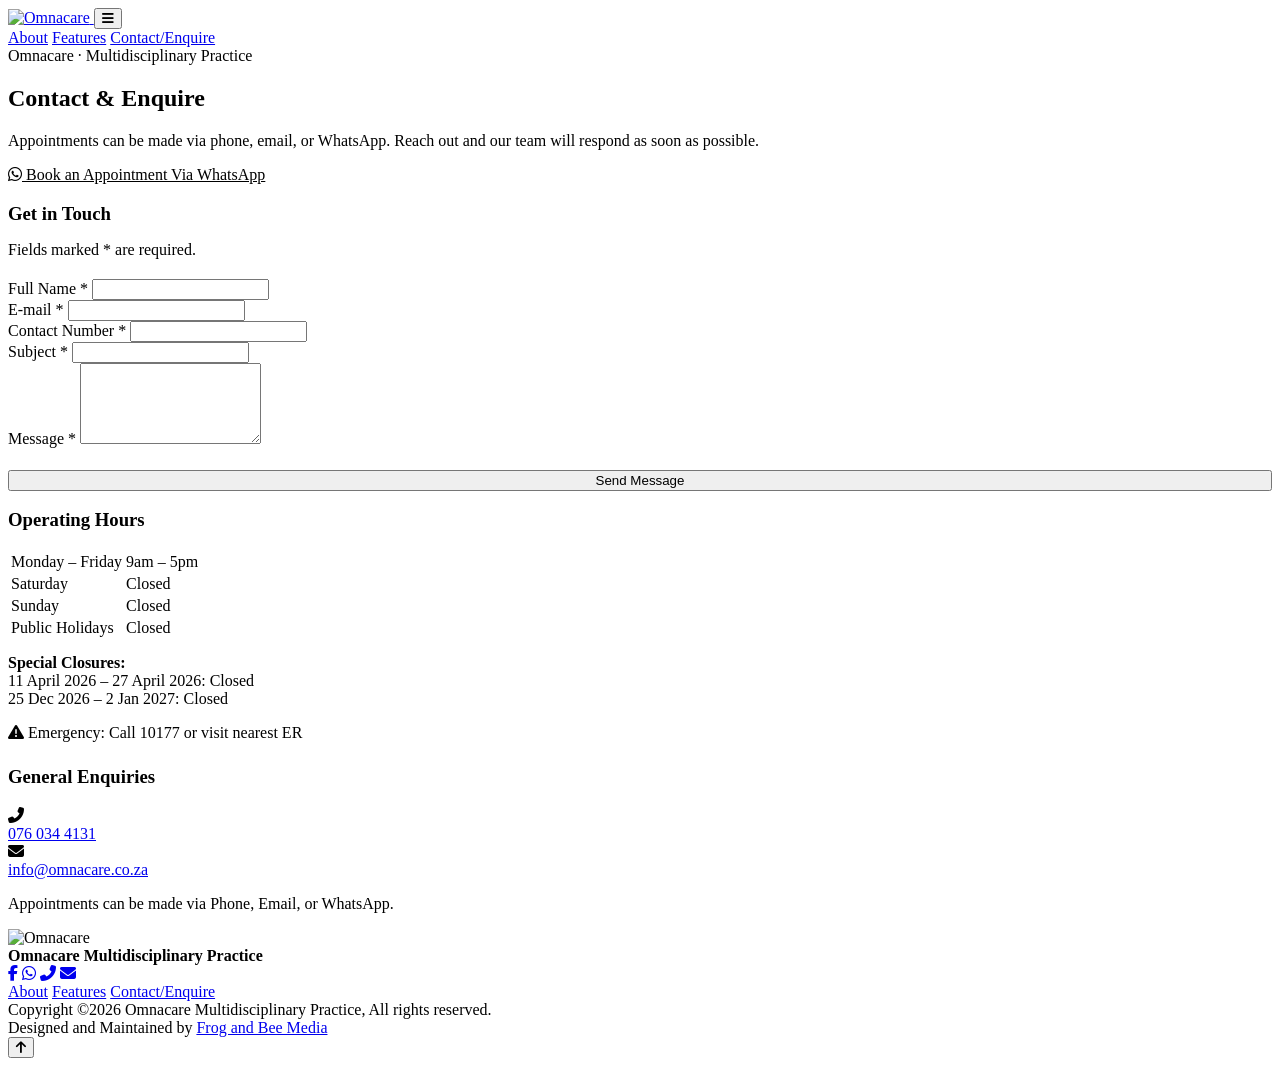
==== contact.html @ 57ad6e7b "Add files via upload" ====
<!DOCTYPE html>
<html lang="en">
<head>
  <meta charset="UTF-8">
  <meta name="viewport" content="width=device-width, initial-scale=1.0">
  <title>Contact / Enquire | Omnacare Multidisciplinary Practice</title>
  <meta name="description" content="Get in touch with Omnacare to book an assessment or ask a question. Appointments can be made by phone, email, or WhatsApp.">
  <link rel="icon" href="data/files/omnacarelogotransparent.png">

  <link rel="preconnect" href="https://fonts.googleapis.com">
  <link rel="preconnect" href="https://fonts.gstatic.com" crossorigin>
  <link href="https://fonts.googleapis.com/css2?family=Montserrat:wght@400;600;700&family=Lato:wght@300;400;700&display=swap" rel="stylesheet">
  <link rel="stylesheet" href="https://cdnjs.cloudflare.com/ajax/libs/font-awesome/6.5.2/css/all.min.css">
  <link rel="stylesheet" href="css/styles.css">
</head>
<body>

  <header class="site-header">
    <div class="container nav">
      <a href="index.html" class="nav__logo">
        <img src="data/files/omnacarelogotransparent.png" alt="Omnacare">
      </a>
      <button class="nav__toggle" aria-label="Toggle menu" aria-expanded="false">
        <i class="fas fa-bars"></i>
      </button>
      <nav class="nav__links">
        <a href="index.html">About</a>
        <a href="features.html">Features</a>
        <a href="contact.html" aria-current="page">Contact/Enquire</a>
      </nav>
    </div>
  </header>

  <section class="hero hero--compact">
    <div class="hero__rings" aria-hidden="true"></div>
    <div class="container hero__inner">
      <div class="hero__eyebrow">Omnacare &middot; Multidisciplinary Practice</div>
      <h1>Contact &amp; Enquire</h1>
      <p>Appointments can be made via phone, email, or WhatsApp. Reach out and our team will respond as soon as possible.</p>
      <div class="btn-group">
        <a href="https://wa.me/27760344131?text=Hi,%20I'd%20like%20to%20book%20an%20appointment" class="btn btn-primary" style="background:#fff;color:var(--color-primary-dark)">
          <i class="fab fa-whatsapp"></i> Book an Appointment Via WhatsApp
        </a>
      </div>
    </div>
  </section>

  <section class="section">
    <div class="container grid grid--2">

      <div data-reveal>
        <!--
          NOTE FOR DEV: This is a static site with no backend.
          Point this form's `action` at a form-handling service
          (e.g. Formspree, Netlify Forms, Getform) or your own
          server endpoint so submissions actually get delivered.
          Client-side validation is handled in js/main.js.
        -->
        <form id="contact-form" action="" method="POST">
          <h3 style="margin-bottom:4px">Get in Touch</h3>
          <p class="form-note" style="margin-bottom:20px">Fields marked * are required.</p>
          <div id="form-status" class="form-status" role="alert"></div>

          <div class="form-grid">
            <div class="field">
              <label for="full-name">Full Name *</label>
              <input type="text" id="full-name" name="full_name" required>
            </div>
            <div class="field">
              <label for="email">E-mail *</label>
              <input type="email" id="email" name="email" required>
            </div>
            <div class="field">
              <label for="phone">Contact Number *</label>
              <input type="tel" id="phone" name="phone" required>
            </div>
            <div class="field">
              <label for="subject">Subject *</label>
              <input type="text" id="subject" name="subject" required>
            </div>
            <div class="field full">
              <label for="message">Message *</label>
              <textarea id="message" name="message" rows="5" required></textarea>
            </div>
          </div>

          <div style="margin-top:22px">
            <button type="submit" class="btn btn-primary" style="width:100%; justify-content:center">Send Message</button>
          </div>
        </form>
      </div>

      <div data-reveal>
        <div class="card" style="margin-bottom:24px">
          <h3>Operating Hours</h3>
          <table class="hours-table">
            <tr><td>Monday &ndash; Friday</td><td>9am &ndash; 5pm</td></tr>
            <tr><td>Saturday</td><td>Closed</td></tr>
            <tr><td>Sunday</td><td>Closed</td></tr>
            <tr><td>Public Holidays</td><td>Closed</td></tr>
          </table>
          <p class="form-note" style="margin-top:14px"><strong>Special Closures:</strong><br>
            11 April 2026 &ndash; 27 April 2026: Closed<br>
            25 Dec 2026 &ndash; 2 Jan 2027: Closed
          </p>
          <div class="emergency-note">
            <i class="fas fa-triangle-exclamation"></i> Emergency: Call 10177 or visit nearest ER
          </div>
        </div>

        <div class="card">
          <h3>General Enquiries</h3>
          <div class="contact-block">
            <span class="icon"><i class="fas fa-phone-alt"></i></span>
            <div><a href="tel:0760344131">076 034 4131</a></div>
          </div>
          <div class="contact-block">
            <span class="icon"><i class="fas fa-envelope"></i></span>
            <div><a href="mailto:info@omnacare.co.za">info@omnacare.co.za</a></div>
          </div>
          <p class="form-note">Appointments can be made via Phone, Email, or WhatsApp.</p>
        </div>
      </div>

    </div>
  </section>

  <footer class="site-footer">
    <div class="container">
      <img class="footer-logo" src="data/files/omnacarelogotransparent.png" alt="Omnacare">
      <div><strong>Omnacare Multidisciplinary Practice</strong></div>
      <div class="footer-social">
        <a href="https://www.facebook.com/profile.php?id=61579705359234" target="_blank" rel="noopener" aria-label="Facebook"><i class="fab fa-facebook-f"></i></a>
        <a href="https://wa.me/27760344131" target="_blank" rel="noopener" aria-label="WhatsApp"><i class="fab fa-whatsapp"></i></a>
        <a href="tel:0760344131" aria-label="Phone"><i class="fas fa-phone-alt"></i></a>
        <a href="mailto:info@omnacare.co.za" aria-label="Email"><i class="fas fa-envelope"></i></a>
      </div>
      <nav class="footer-nav">
        <a href="index.html">About</a>
        <a href="features.html">Features</a>
        <a href="contact.html">Contact/Enquire</a>
      </nav>
      <div class="footer-bottom">
        Copyright &copy;2026 Omnacare Multidisciplinary Practice, All rights reserved.<br>
        Designed and Maintained by <a href="https://frogandbeemedia.co.za/" target="_blank" rel="noopener">Frog and Bee Media</a>
      </div>
    </div>
  </footer>

  <button class="scroll-top" aria-label="Scroll to top"><i class="fas fa-arrow-up"></i></button>

  <script src="js/main.js"></script>
</body>
</html>
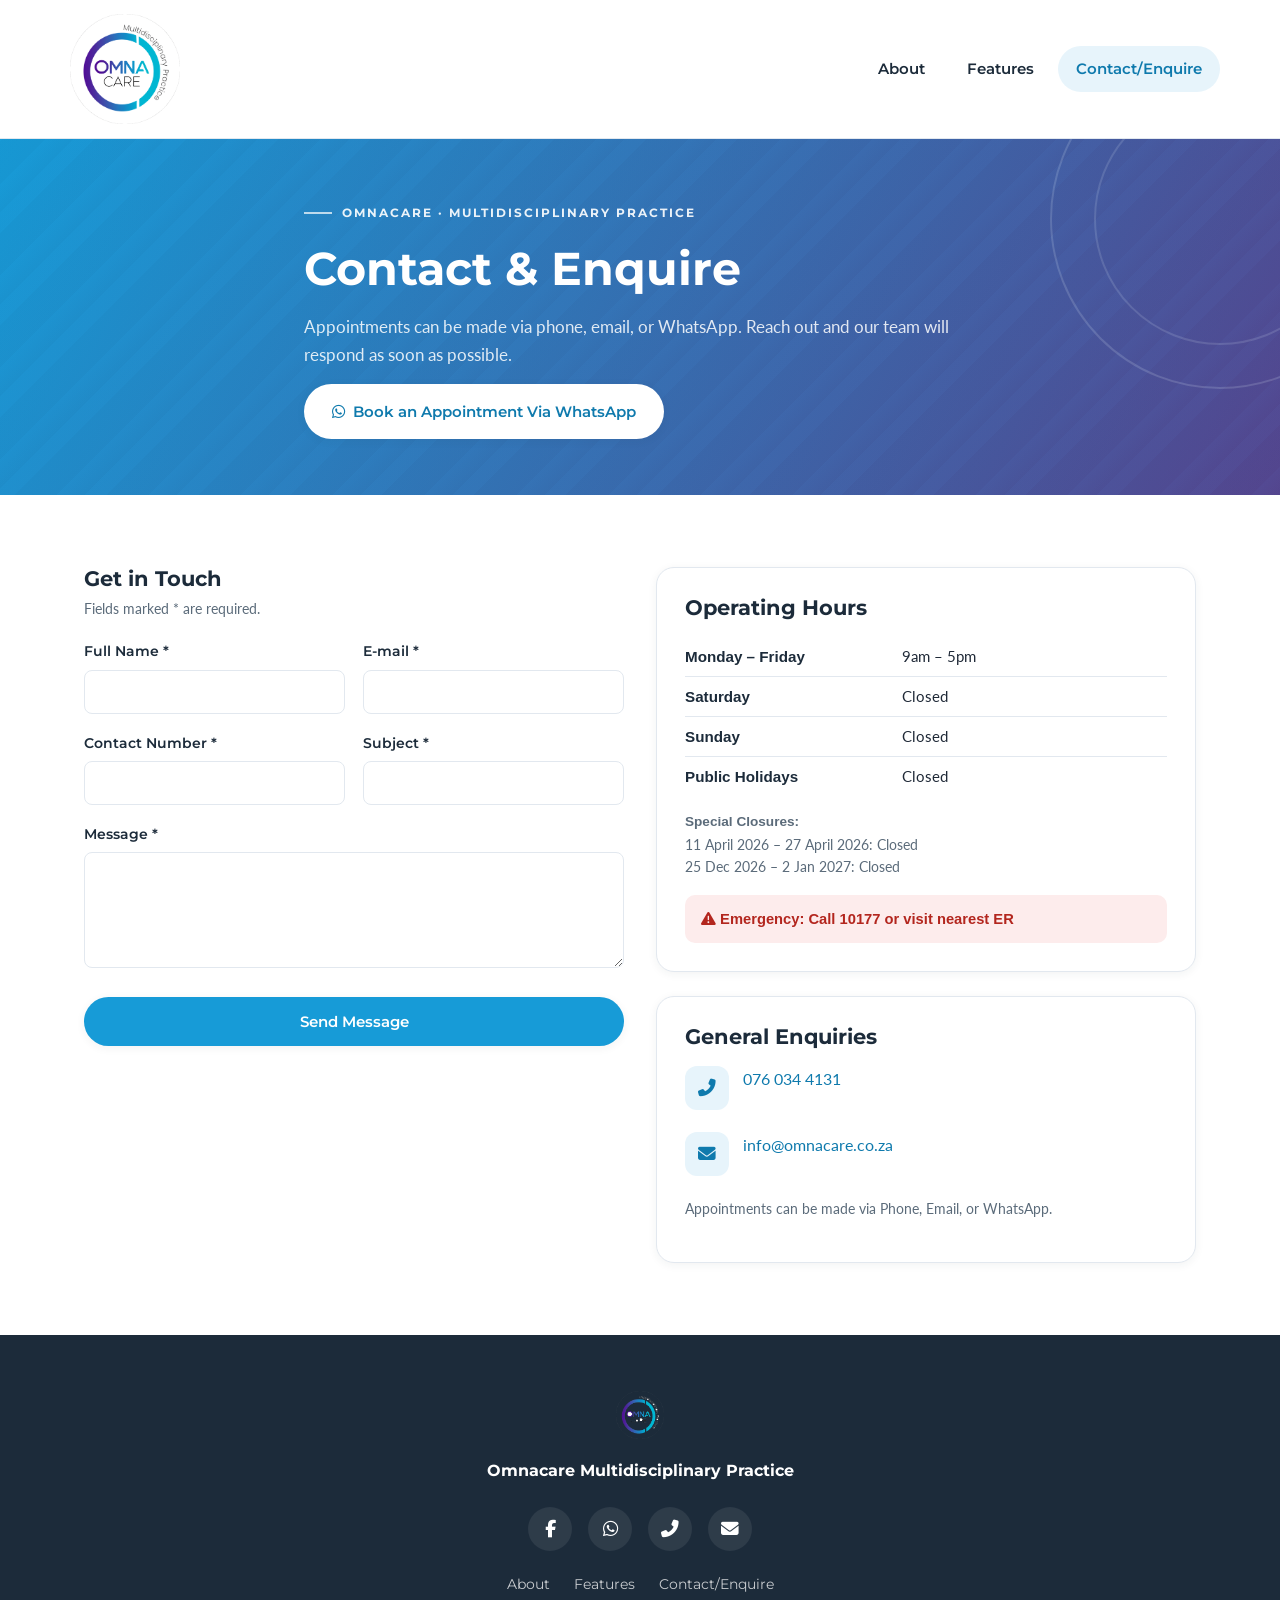
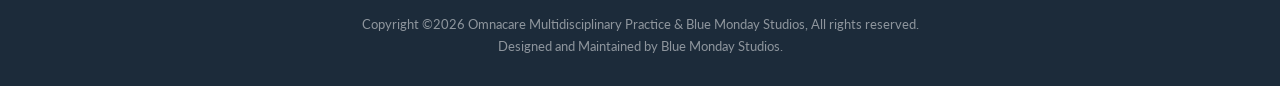
==== commit 2372e6cc: "Update footer copyright and design credits" ====
--- a/contact.html
+++ b/contact.html
@@ -141,8 +141,8 @@
         <a href="contact.html">Contact/Enquire</a>
       </nav>
       <div class="footer-bottom">
-        Copyright &copy;2026 Omnacare Multidisciplinary Practice, All rights reserved.<br>
-        Designed and Maintained by <a href="https://frogandbeemedia.co.za/" target="_blank" rel="noopener">Frog and Bee Media</a>
+        Copyright &copy;2026 Omnacare Multidisciplinary Practice & Blue Monday Studios, All rights reserved.<br>
+        Designed and Maintained by Blue Monday Studios. 
       </div>
     </div>
   </footer>
--- a/css/styles.css
+++ b/css/styles.css
@@ -0,0 +1,573 @@
+/* ==========================================================================
+   Omnacare Multidisciplinary Practice — Stylesheet
+   ========================================================================== */
+
+:root {
+  /* Color tokens */
+  --color-primary: #179bd7;
+  --color-primary-dark: #0f7aad;
+  --color-primary-light: #e7f4fb;
+  --color-secondary: #5b3f8a;
+  --color-secondary-dark: #452f6b;
+  --color-navy: #1c2b3a;
+  --color-navy-soft: #293a4a;
+  --color-ink: #1f2937;
+  --color-muted: #5b6b7a;
+  --color-bg: #ffffff;
+  --color-bg-alt: #f4f7fa;
+  --color-border: #e2e8ef;
+  --color-white: #ffffff;
+
+  --gradient-brand: linear-gradient(120deg, var(--color-primary) 0%, var(--color-secondary) 100%);
+  --gradient-stripe: repeating-linear-gradient(
+    -45deg,
+    var(--color-primary-dark),
+    var(--color-primary) 20px,
+    var(--color-primary-dark) 20px,
+    var(--color-primary-dark) 50px,
+    var(--color-primary) 50px,
+    var(--color-primary) 65px
+  );
+
+  /* Type */
+  --font-heading: "Montserrat", "Helvetica Neue", sans-serif;
+  --font-body: "Lato", "Helvetica Neue", sans-serif;
+
+  /* Layout */
+  --max-width: 1160px;
+  --radius: 10px;
+  --radius-lg: 18px;
+  --shadow-sm: 0 2px 10px rgba(28, 43, 58, 0.06);
+  --shadow-md: 0 12px 32px rgba(28, 43, 58, 0.12);
+  --transition: 0.25s ease;
+}
+
+/* ---------- Reset ---------- */
+*, *::before, *::after { box-sizing: border-box; }
+html { scroll-behavior: smooth; }
+body {
+  margin: 0;
+  font-family: var(--font-body);
+  color: var(--color-ink);
+  background: var(--color-bg);
+  line-height: 1.65;
+  -webkit-font-smoothing: antialiased;
+}
+img { max-width: 100%; display: block; }
+a { color: var(--color-primary-dark); text-decoration: none; }
+a:hover { color: var(--color-secondary); }
+ul { margin: 0; padding: 0; list-style: none; }
+h1, h2, h3, h4 {
+  font-family: var(--font-heading);
+  color: var(--color-navy);
+  line-height: 1.2;
+  margin: 0 0 16px;
+  font-weight: 700;
+}
+h1 { font-size: clamp(2rem, 4vw, 2.9rem); }
+h2 { font-size: clamp(1.55rem, 3vw, 2.1rem); }
+h3 { font-size: 1.3rem; }
+h4 { font-size: 1.1rem; }
+p { margin: 0 0 14px; color: var(--color-muted); }
+
+:focus-visible {
+  outline: 3px solid var(--color-primary);
+  outline-offset: 2px;
+}
+
+@media (prefers-reduced-motion: reduce) {
+  html { scroll-behavior: auto; }
+  * { animation: none !important; transition: none !important; }
+}
+
+/* ---------- Layout helpers ---------- */
+.container {
+  max-width: var(--max-width);
+  margin: 0 auto;
+  padding: 0 24px;
+}
+.section { padding: 72px 0; }
+.section--tight { padding: 40px 0; }
+.section--alt { background: var(--color-bg-alt); }
+.section--navy { background: var(--color-navy); color: rgba(255,255,255,0.88); }
+.section--navy h2, .section--navy h3, .section--navy h4 { color: #fff; }
+.section--navy p { color: rgba(255,255,255,0.72); }
+
+.eyebrow {
+  display: inline-block;
+  font-family: var(--font-heading);
+  font-size: 0.78rem;
+  font-weight: 700;
+  letter-spacing: 0.14em;
+  text-transform: uppercase;
+  color: var(--color-primary-dark);
+  margin-bottom: 12px;
+}
+
+.divider {
+  width: 70px;
+  height: 4px;
+  border-radius: 4px;
+  background: var(--gradient-brand);
+  margin: 6px 0 22px;
+}
+.divider--center { margin-left: auto; margin-right: auto; }
+
+.grid {
+  display: grid;
+  gap: 32px;
+}
+.grid--2 { grid-template-columns: repeat(2, 1fr); }
+.grid--3 { grid-template-columns: repeat(3, 1fr); }
+.grid--center { align-items: center; }
+
+@media (max-width: 860px) {
+  .grid--2, .grid--3 { grid-template-columns: 1fr; }
+  .section { padding: 52px 0; }
+}
+
+.text-center { text-align: center; }
+.max-prose { max-width: 640px; }
+.mx-auto { margin-left: auto; margin-right: auto; }
+
+/* ---------- Buttons ---------- */
+.btn {
+  display: inline-flex;
+  align-items: center;
+  gap: 8px;
+  font-family: var(--font-heading);
+  font-weight: 600;
+  font-size: 0.95rem;
+  padding: 13px 26px;
+  border-radius: 50px;
+  border: 2px solid transparent;
+  cursor: pointer;
+  transition: transform var(--transition), box-shadow var(--transition), background var(--transition), color var(--transition);
+}
+.btn:hover { transform: translateY(-2px); }
+.btn-primary { background: var(--color-primary); color: #fff; box-shadow: var(--shadow-sm); }
+.btn-primary:hover { background: var(--color-primary-dark); color: #fff; box-shadow: var(--shadow-md); }
+.btn-secondary { background: var(--color-secondary); color: #fff; box-shadow: var(--shadow-sm); }
+.btn-secondary:hover { background: var(--color-secondary-dark); color: #fff; box-shadow: var(--shadow-md); }
+.btn-outline { background: transparent; color: #fff; border-color: rgba(255,255,255,0.55); }
+.btn-outline:hover { background: rgba(255,255,255,0.12); color: #fff; }
+.btn-group { display: flex; flex-wrap: wrap; gap: 14px; }
+
+/* ---------- Header / Nav ---------- */
+.site-header {
+  position: sticky;
+  top: 0;
+  z-index: 500;
+  background: rgba(255, 255, 255, 0.94);
+  backdrop-filter: blur(8px);
+  border-bottom: 1px solid var(--color-border);
+  transition: transform 0.3s ease;
+}
+.site-header.is-hidden {
+  transform: translateY(-100%);
+}
+.nav {
+  display: flex;
+  align-items: center;
+  justify-content: space-between;
+  padding: 14px 0;
+}
+.nav__logo { margin-left: 10px; display: flex; align-items: center; }
+.nav__logo img { height: 110px; width: auto; }
+.nav__links {
+  display: flex;
+  align-items: center;
+  gap: 6px;
+}
+.nav__links a {
+  font-family: var(--font-heading);
+  font-weight: 600;
+  font-size: 0.95rem;
+  color: var(--color-navy);
+  padding: 10px 18px;
+  border-radius: 50px;
+  transition: background var(--transition), color var(--transition);
+}
+.nav__links a:hover,
+.nav__links a[aria-current="page"] {
+  background: var(--color-primary-light);
+  color: var(--color-primary-dark);
+}
+.nav__toggle {
+  display: none;
+  background: none;
+  border: none;
+  font-size: 1.6rem;
+  color: var(--color-navy);
+  cursor: pointer;
+}
+
+@media (max-width: 760px) {
+  .nav__toggle { display: block; }
+  .nav__links {
+    position: absolute;
+    top: 100%;
+    left: 0;
+    right: 0;
+    flex-direction: column;
+    align-items: stretch;
+    background: #fff;
+    border-bottom: 1px solid var(--color-border);
+    padding: 10px 20px 18px;
+    gap: 4px;
+    display: none;
+  }
+  .nav__links.is-open { display: flex; }
+  .nav__links a { padding: 12px 14px; }
+}
+
+/* ---------- Hero ---------- */
+.hero {
+  position: relative;
+  padding: 90px 0 70px;
+  background: var(--gradient-brand);
+  color: #fff;
+  overflow: hidden;
+}
+.hero::after {
+  content: "";
+  position: absolute;
+  inset: 0;
+  background: var(--gradient-stripe);
+  opacity: 0.1;
+  pointer-events: none;
+  z-index: 0;
+}
+.hero__rings {
+  position: absolute;
+  top: -90px;
+  right: -110px;
+  width: 340px;
+  height: 340px;
+  border-radius: 50%;
+  border: 2px solid rgba(255, 255, 255, 0.16);
+  pointer-events: none;
+  z-index: 0;
+}
+.hero__rings::after {
+  content: "";
+  position: absolute;
+  inset: 42px;
+  border-radius: 50%;
+  border: 2px solid rgba(255, 255, 255, 0.14);
+}
+@media (max-width: 700px) { .hero__rings { display: none; } }
+
+.hero__inner { position: relative; z-index: 2; max-width: 720px; }
+.hero h1 { color: #fff; }
+.hero p { color: rgba(255,255,255,0.85); font-size: 1.08rem; }
+
+.hero__eyebrow {
+  display: inline-flex;
+  align-items: center;
+  gap: 10px;
+  font-family: var(--font-heading);
+  font-weight: 700;
+  font-size: 0.78rem;
+  letter-spacing: 0.16em;
+  text-transform: uppercase;
+  color: rgba(255, 255, 255, 0.9);
+  margin-bottom: 18px;
+}
+.hero__eyebrow::before {
+  content: "";
+  width: 28px;
+  height: 2px;
+  background: #fff;
+  opacity: 0.7;
+}
+
+.discipline-chips {
+  display: flex;
+  flex-wrap: wrap;
+  gap: 10px;
+  margin: 24px 0 32px;
+}
+.discipline-chips span {
+  display: inline-flex;
+  align-items: center;
+  gap: 7px;
+  padding: 9px 17px;
+  border-radius: 50px;
+  background: rgba(255, 255, 255, 0.14);
+  border: 1px solid rgba(255, 255, 255, 0.28);
+  backdrop-filter: blur(4px);
+  font-family: var(--font-heading);
+  font-weight: 600;
+  font-size: 0.82rem;
+  color: #fff;
+}
+.discipline-chips i { font-size: 0.85rem; opacity: 0.9; }
+
+.hero--compact { padding: 56px 0; }
+
+.text-brand-gradient {
+  background: linear-gradient(90deg, #c9a3ef 0%, #8fd8ea 100%);
+  -webkit-background-clip: text;
+  background-clip: text;
+  color: transparent;
+  -webkit-text-fill-color: transparent;
+}
+
+/* ---------- Cards ---------- */
+.card {
+  background: #fff;
+  border-radius: var(--radius-lg);
+  padding: 28px;
+  box-shadow: var(--shadow-sm);
+  border: 1px solid var(--color-border);
+  transition: transform var(--transition), box-shadow var(--transition);
+}
+.card:hover { transform: translateY(-4px); box-shadow: var(--shadow-md); }
+.card__icon {
+  width: 56px;
+  height: 56px;
+  border-radius: 14px;
+  display: flex;
+  align-items: center;
+  justify-content: center;
+  background: var(--color-primary-light);
+  color: var(--color-primary-dark);
+  font-size: 1.4rem;
+  margin-bottom: 16px;
+}
+.card__media {
+  border-radius: var(--radius);
+  overflow: hidden;
+  margin-bottom: 16px;
+  aspect-ratio: 4 / 3;
+  background: var(--color-bg-alt);
+}
+.card__media img { width: 100%; height: 100%; object-fit: cover; }
+
+.card ul { margin: 0; }
+.card ul li {
+  padding-left: 22px;
+  position: relative;
+  margin-bottom: 8px;
+  color: var(--color-muted);
+}
+.card ul li::before {
+  content: "";
+  position: absolute;
+  left: 0;
+  top: 9px;
+  width: 8px;
+  height: 8px;
+  border-radius: 50%;
+  background: var(--color-primary);
+}
+
+/* ---------- Check list ---------- */
+.check-list li {
+  position: relative;
+  padding: 8px 0 8px 32px;
+  border-bottom: 1px dashed var(--color-border);
+}
+.check-list li:last-child { border-bottom: none; }
+.check-list li::before {
+  content: "\2713";
+  position: absolute;
+  left: 0;
+  top: 8px;
+  width: 22px;
+  height: 22px;
+  border-radius: 50%;
+  background: var(--color-primary-light);
+  color: var(--color-primary-dark);
+  font-size: 0.75rem;
+  font-weight: 700;
+  display: flex;
+  align-items: center;
+  justify-content: center;
+}
+
+/* ---------- Numbered process steps ---------- */
+.steps {
+  display: grid;
+  grid-template-columns: repeat(4, 1fr);
+  gap: 24px;
+  counter-reset: step;
+}
+@media (max-width: 860px) { .steps { grid-template-columns: 1fr 1fr; } }
+@media (max-width: 500px) { .steps { grid-template-columns: 1fr; } }
+.step {
+  position: relative;
+  padding: 22px 18px 18px;
+  background: #fff;
+  border: 1px solid var(--color-border);
+  border-radius: var(--radius);
+}
+.step::before {
+  counter-increment: step;
+  content: counter(step);
+  font-family: var(--font-heading);
+  font-weight: 700;
+  color: #fff;
+  background: var(--gradient-brand);
+  width: 34px;
+  height: 34px;
+  border-radius: 50%;
+  display: flex;
+  align-items: center;
+  justify-content: center;
+  margin-bottom: 12px;
+}
+
+/* ---------- Team ---------- */
+.team-card {
+  background: #fff;
+  border-radius: var(--radius-lg);
+  padding: 30px;
+  border-left: 4px solid var(--color-primary);
+  box-shadow: var(--shadow-sm);
+  height: 100%;
+}
+.team-card:nth-child(2) { border-left-color: var(--color-secondary); }
+.team-card h3 { margin-bottom: 4px; }
+.team-card .role {
+  font-family: var(--font-heading);
+  font-weight: 600;
+  font-size: 0.9rem;
+  color: var(--color-secondary);
+  margin-bottom: 12px;
+  display: block;
+}
+
+/* ---------- Stripe divider ---------- */
+.stripe-divider {
+  height: 6px;
+  background: var(--gradient-stripe);
+}
+
+/* ---------- Contact ---------- */
+.contact-block { display: flex; align-items: flex-start; gap: 14px; margin-bottom: 22px; }
+.contact-block .icon {
+  width: 44px; height: 44px; flex: 0 0 44px;
+  border-radius: 12px;
+  background: var(--color-primary-light);
+  color: var(--color-primary-dark);
+  display: flex; align-items: center; justify-content: center;
+  font-size: 1.1rem;
+}
+.hours-table { width: 100%; border-collapse: collapse; }
+.hours-table td { padding: 7px 0; border-bottom: 1px solid var(--color-border); font-size: 0.95rem; }
+.hours-table td:first-child { font-weight: 600; color: var(--color-navy); width: 45%; }
+.hours-table tr:last-child td { border-bottom: none; }
+.emergency-note {
+  margin-top: 16px;
+  padding: 12px 16px;
+  border-radius: var(--radius);
+  background: #fdecec;
+  color: #b3261e;
+  font-weight: 600;
+  font-size: 0.92rem;
+}
+
+/* ---------- Form ---------- */
+.form-grid { display: grid; grid-template-columns: 1fr 1fr; gap: 18px; }
+.form-grid .full { grid-column: 1 / -1; }
+@media (max-width: 640px) { .form-grid { grid-template-columns: 1fr; } }
+.field label {
+  display: block;
+  font-family: var(--font-heading);
+  font-weight: 600;
+  font-size: 0.88rem;
+  color: var(--color-navy);
+  margin-bottom: 6px;
+}
+.field input,
+.field textarea {
+  width: 100%;
+  padding: 12px 14px;
+  border: 1px solid var(--color-border);
+  border-radius: 8px;
+  font-family: var(--font-body);
+  font-size: 0.98rem;
+  background: #fff;
+  transition: border-color var(--transition), box-shadow var(--transition);
+}
+.field input:focus,
+.field textarea:focus {
+  border-color: var(--color-primary);
+  box-shadow: 0 0 0 3px var(--color-primary-light);
+  outline: none;
+}
+.form-note { font-size: 0.85rem; color: var(--color-muted); margin-top: 6px; }
+.form-status {
+  display: none;
+  padding: 12px 16px;
+  border-radius: 8px;
+  margin-bottom: 18px;
+  font-size: 0.92rem;
+  font-weight: 600;
+}
+.form-status.is-visible { display: block; }
+.form-status--error { background: #fdecec; color: #b3261e; }
+.form-status--success { background: #e6f6ec; color: #1e7b45; }
+
+/* ---------- Footer ---------- */
+.site-footer {
+  background: var(--color-navy);
+  color: rgba(255,255,255,0.75);
+  padding: 56px 0 28px;
+  text-align: center;
+}
+.site-footer .footer-logo { height: 48px; margin: 0 auto 18px; }
+.site-footer strong { color: #fff; font-family: var(--font-heading); }
+.footer-social {
+  display: flex;
+  justify-content: center;
+  gap: 16px;
+  margin: 22px 0;
+}
+.footer-social a {
+  width: 44px; height: 44px;
+  border-radius: 50%;
+  background: rgba(255,255,255,0.08);
+  color: #fff;
+  display: flex; align-items: center; justify-content: center;
+  font-size: 1.1rem;
+  transition: background var(--transition), transform var(--transition);
+}
+.footer-social a:hover { background: var(--color-primary); transform: translateY(-3px); color: #fff; }
+.footer-nav { display: flex; justify-content: center; gap: 24px; flex-wrap: wrap; margin: 18px 0; }
+.footer-nav a { color: rgba(255,255,255,0.75); font-family: var(--font-heading); font-size: 0.9rem; }
+.footer-nav a:hover { color: #fff; }
+.footer-bottom { font-size: 0.82rem; margin-top: 18px; color: rgba(255,255,255,0.5); }
+.footer-bottom a { color: rgba(255,255,255,0.65); }
+
+/* ---------- Scroll to top ---------- */
+.scroll-top {
+  position: fixed;
+  right: 22px;
+  bottom: 22px;
+  width: 46px;
+  height: 46px;
+  border-radius: 50%;
+  background: var(--color-primary);
+  color: #fff;
+  display: flex;
+  align-items: center;
+  justify-content: center;
+  box-shadow: var(--shadow-md);
+  opacity: 0;
+  pointer-events: none;
+  transform: translateY(10px);
+  transition: opacity var(--transition), transform var(--transition);
+  z-index: 400;
+}
+.scroll-top.is-active { opacity: 1; pointer-events: auto; transform: translateY(0); }
+
+/* ---------- Scroll reveal (progressive enhancement) ---------- */
+[data-reveal] {
+  opacity: 0;
+  transform: translateY(16px);
+  transition: opacity 0.6s ease, transform 0.6s ease;
+}
+[data-reveal].is-visible { opacity: 1; transform: translateY(0); }
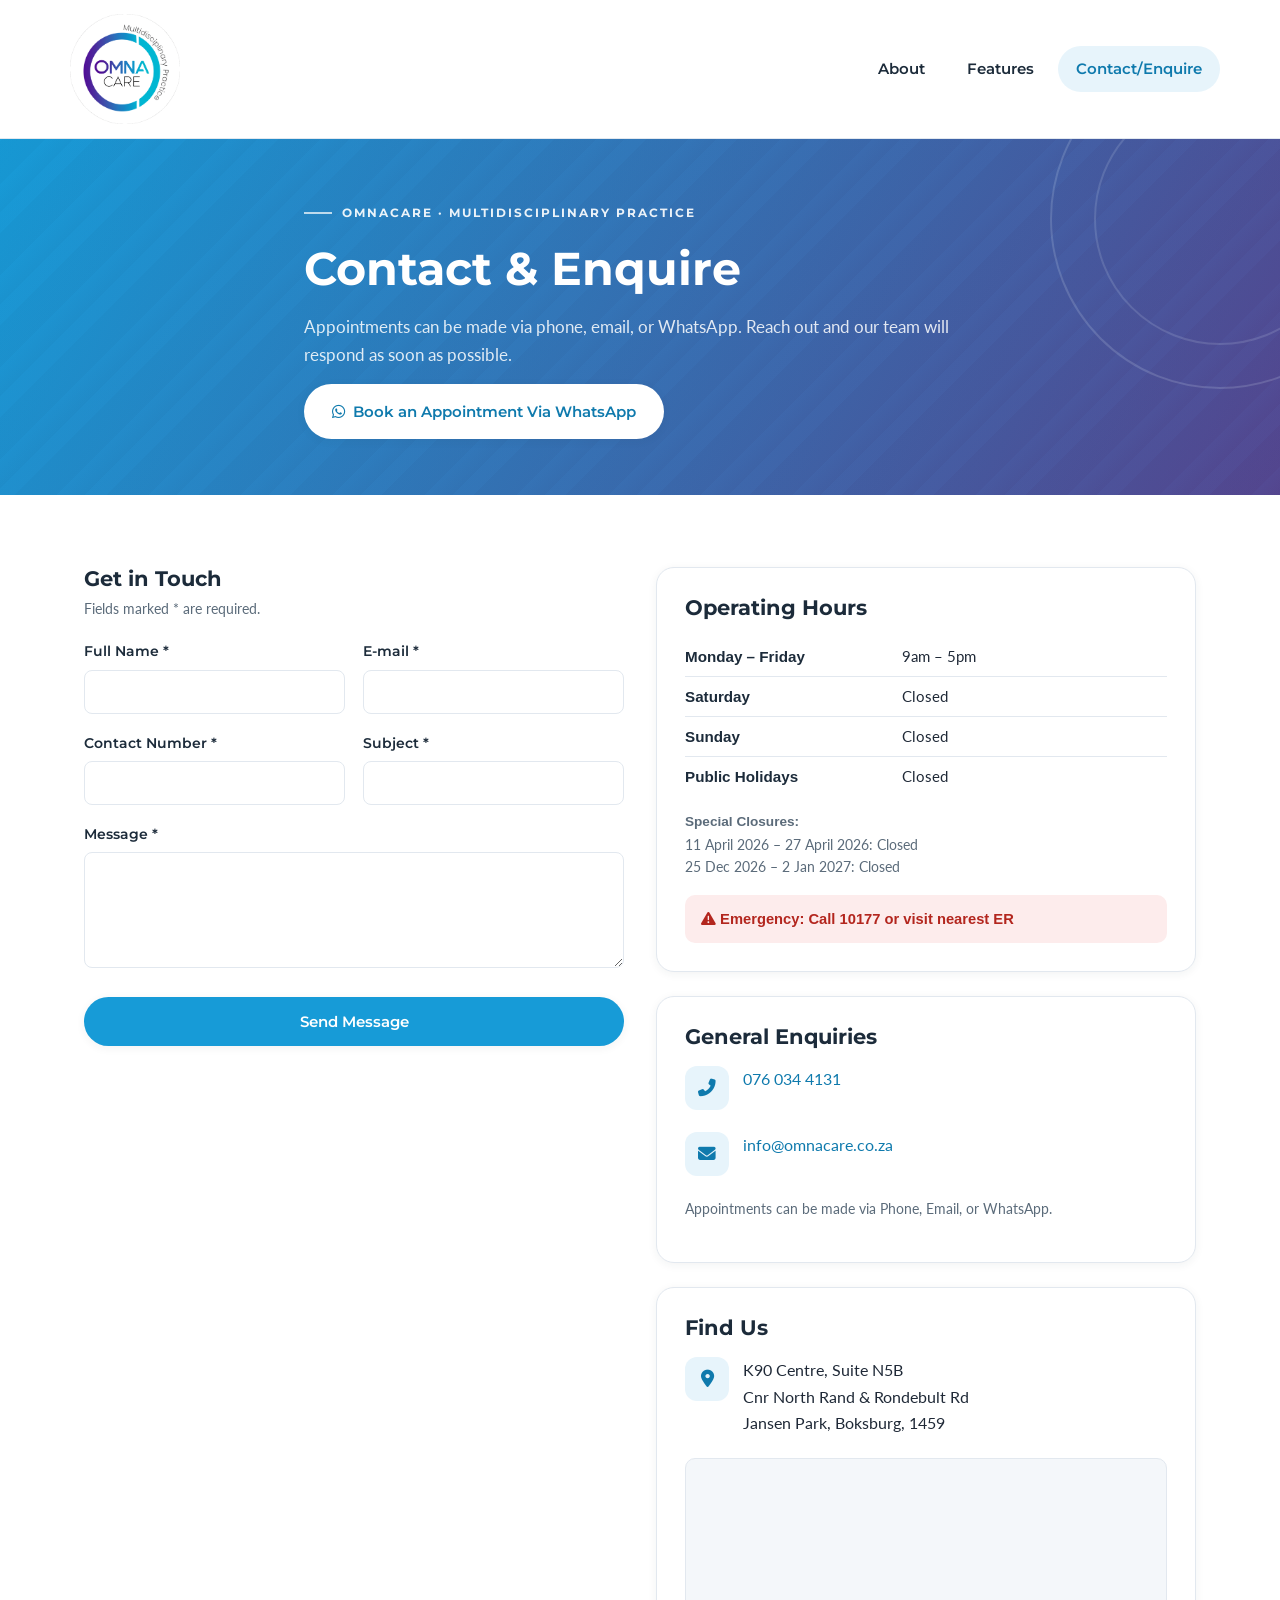
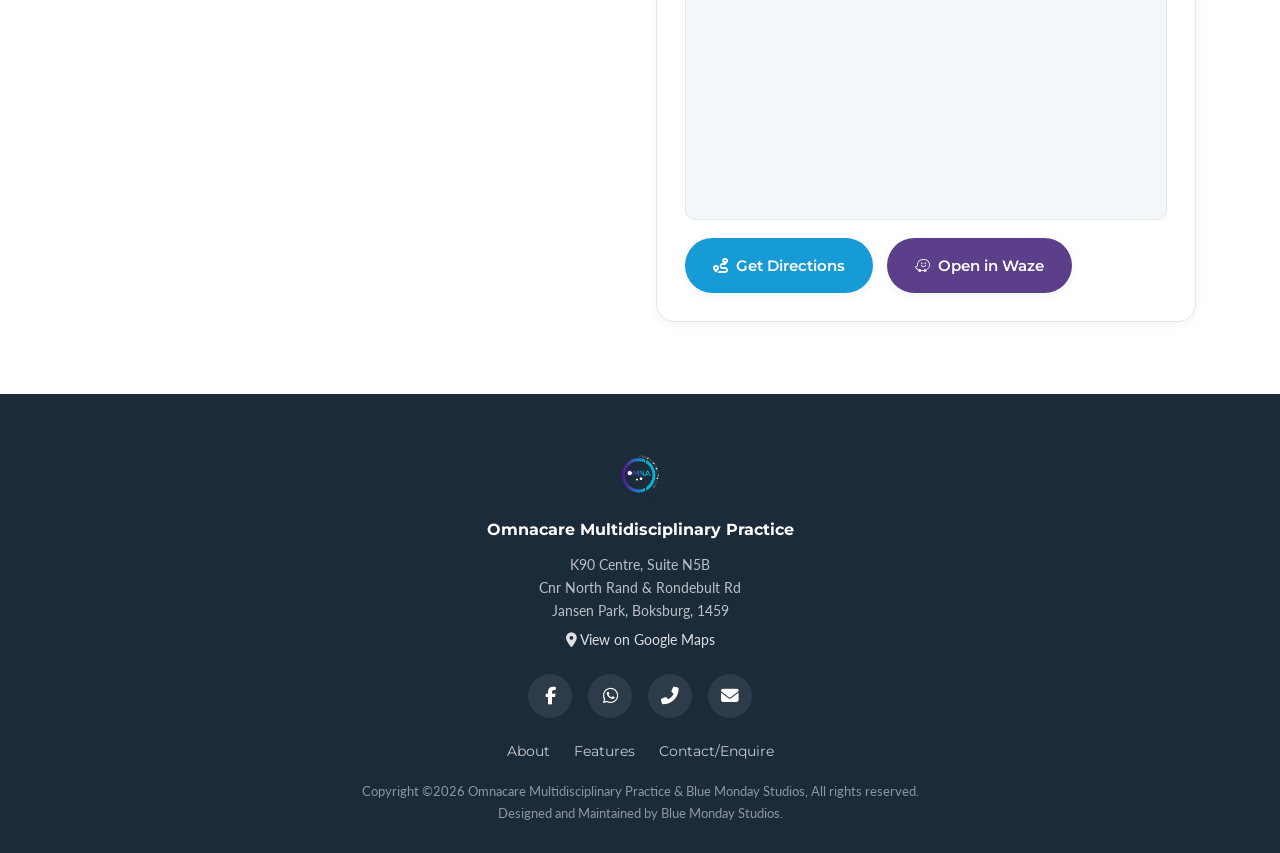
==== commit 7f47a7a2: "Add K90 Centre address, map and directions; fix contact form - Contact page: new 'Find Us' card with" ====
--- a/contact.html
+++ b/contact.html
@@ -55,8 +55,10 @@
           (e.g. Formspree, Netlify Forms, Getform) or your own
           server endpoint so submissions actually get delivered.
           Client-side validation is handled in js/main.js.
+          Until an action is set, js/main.js opens the visitor's email
+          app with the message pre-filled (to the data-mailto address).
         -->
-        <form id="contact-form" action="" method="POST">
+        <form id="contact-form" action="" method="POST" data-mailto="info@omnacare.co.za">
           <h3 style="margin-bottom:4px">Get in Touch</h3>
           <p class="form-note" style="margin-bottom:20px">Fields marked * are required.</p>
           <div id="form-status" class="form-status" role="alert"></div>
@@ -120,6 +122,21 @@
           </div>
           <p class="form-note">Appointments can be made via Phone, Email, or WhatsApp.</p>
         </div>
+
+        <div class="card" style="margin-top:24px">
+          <h3>Find Us</h3>
+          <div class="contact-block">
+            <span class="icon"><i class="fas fa-map-marker-alt"></i></span>
+            <address style="font-style:normal">K90 Centre, Suite N5B<br>Cnr North Rand &amp; Rondebult Rd<br>Jansen Park, Boksburg, 1459</address>
+          </div>
+          <div class="map-embed">
+            <iframe title="Map showing Omnacare at K90 Centre, Boksburg" src="https://www.google.com/maps?q=K90+Centre%2C+Cnr+North+Rand+%26+Rondebult+Rd%2C+Jansen+Park%2C+Boksburg+1459&amp;output=embed" loading="lazy" referrerpolicy="no-referrer-when-downgrade" allowfullscreen></iframe>
+          </div>
+          <div class="btn-group map-actions">
+            <a class="btn btn-primary" href="https://www.google.com/maps/dir/?api=1&amp;destination=K90+Centre%2C+Cnr+North+Rand+%26+Rondebult+Rd%2C+Jansen+Park%2C+Boksburg+1459" target="_blank" rel="noopener"><i class="fas fa-route"></i> Get Directions</a>
+            <a class="btn btn-secondary" href="https://waze.com/ul?q=K90%20Centre%20Jansen%20Park%20Boksburg&amp;navigate=yes" target="_blank" rel="noopener"><i class="fab fa-waze"></i> Open in Waze</a>
+          </div>
+        </div>
       </div>
 
     </div>
@@ -129,6 +146,9 @@
     <div class="container">
       <img class="footer-logo" src="data/files/omnacarelogotransparent.png" alt="Omnacare">
       <div><strong>Omnacare Multidisciplinary Practice</strong></div>
+      <address class="footer-address">K90 Centre, Suite N5B<br>Cnr North Rand &amp; Rondebult Rd<br>Jansen Park, Boksburg, 1459<br>
+        <a href="https://www.google.com/maps/search/?api=1&amp;query=K90+Centre%2C+Cnr+North+Rand+%26+Rondebult+Rd%2C+Jansen+Park%2C+Boksburg+1459" target="_blank" rel="noopener"><i class="fas fa-map-marker-alt"></i> View on Google Maps</a>
+      </address>
       <div class="footer-social">
         <a href="https://www.facebook.com/profile.php?id=61579705359234" target="_blank" rel="noopener" aria-label="Facebook"><i class="fab fa-facebook-f"></i></a>
         <a href="https://wa.me/27760344131" target="_blank" rel="noopener" aria-label="WhatsApp"><i class="fab fa-whatsapp"></i></a>
--- a/css/styles.css
+++ b/css/styles.css
@@ -571,3 +571,24 @@
   transition: opacity 0.6s ease, transform 0.6s ease;
 }
 [data-reveal].is-visible { opacity: 1; transform: translateY(0); }
+
+/* ---------- Location / map ---------- */
+.map-embed {
+  position: relative;
+  border-radius: var(--radius);
+  overflow: hidden;
+  aspect-ratio: 4 / 3;
+  background: var(--color-bg-alt);
+  border: 1px solid var(--color-border);
+}
+.map-embed iframe { position: absolute; inset: 0; width: 100%; height: 100%; border: 0; }
+.map-actions { margin-top: 18px; }
+.footer-address {
+  font-style: normal;
+  font-size: 0.9rem;
+  line-height: 1.6;
+  color: rgba(255,255,255,0.7);
+  margin-top: 10px;
+}
+.footer-address a { color: rgba(255,255,255,0.85); display: inline-block; margin-top: 6px; }
+.footer-address a:hover { color: #fff; }
